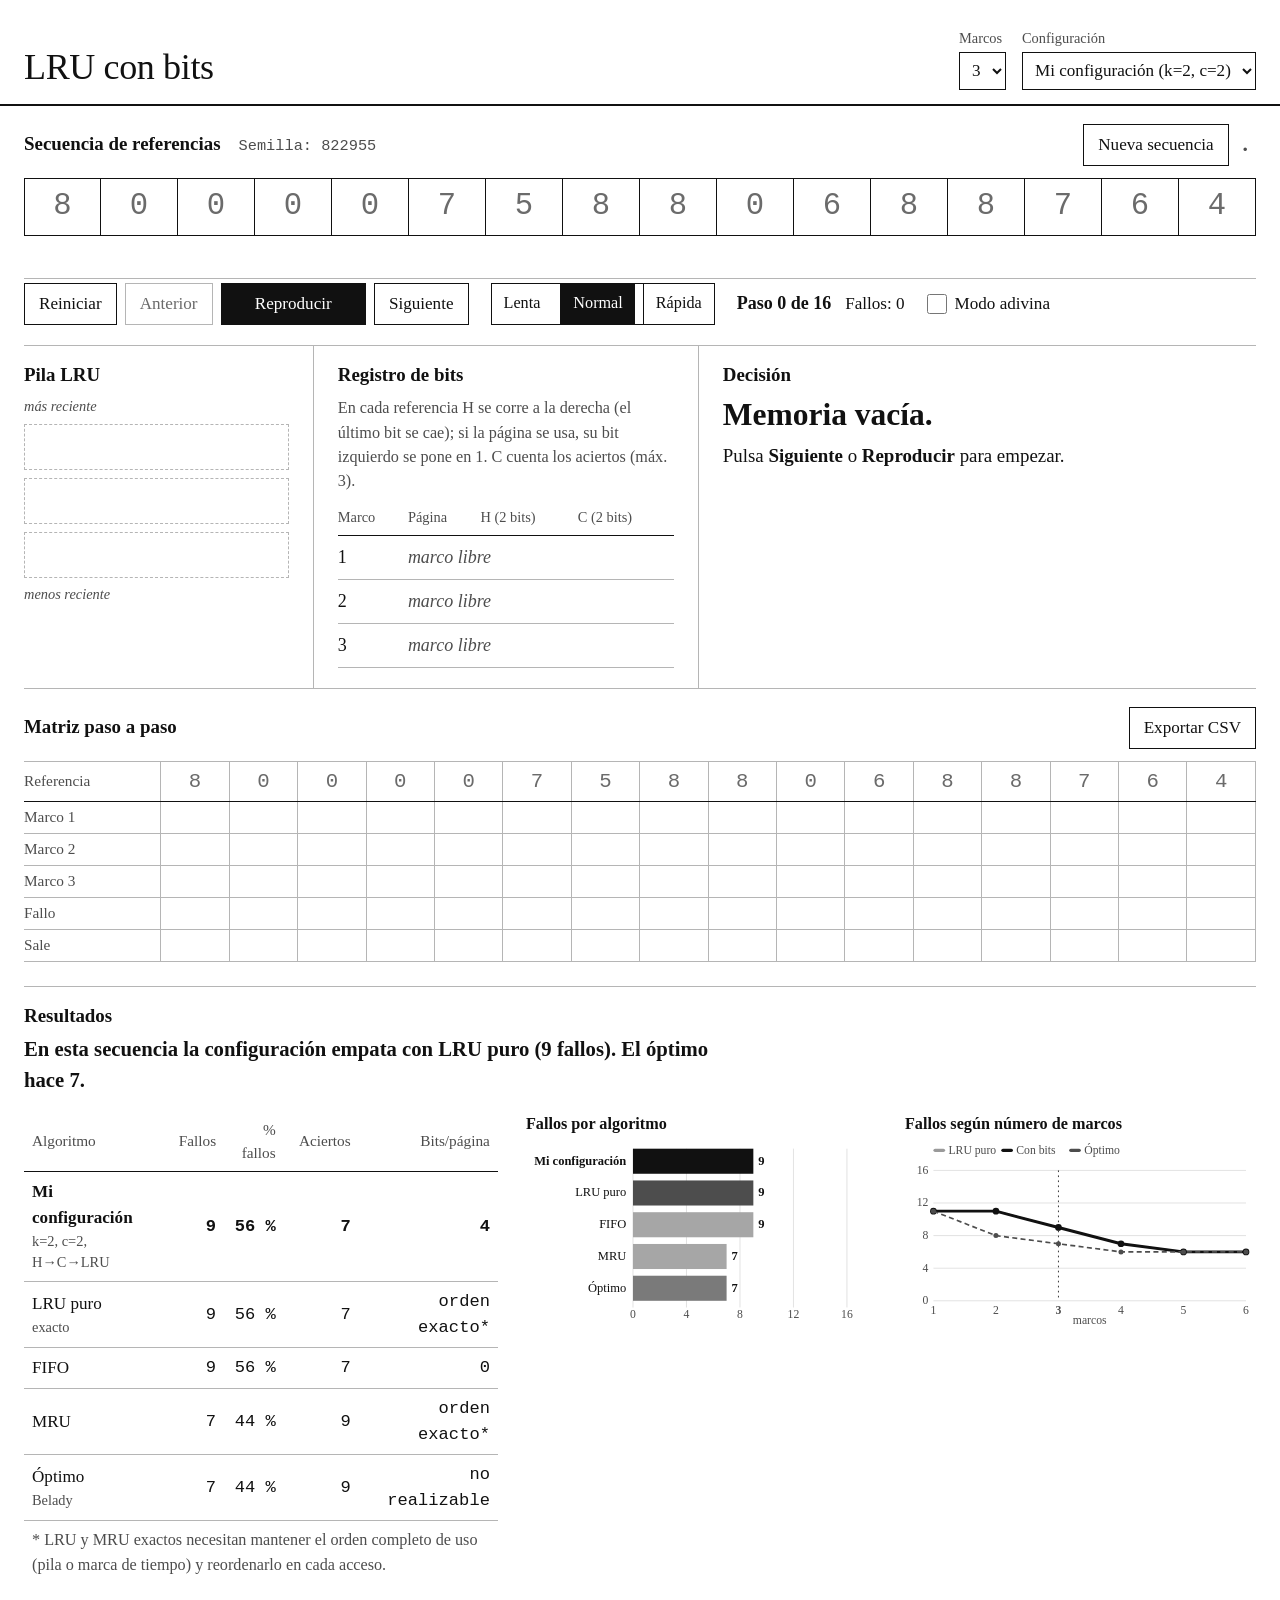
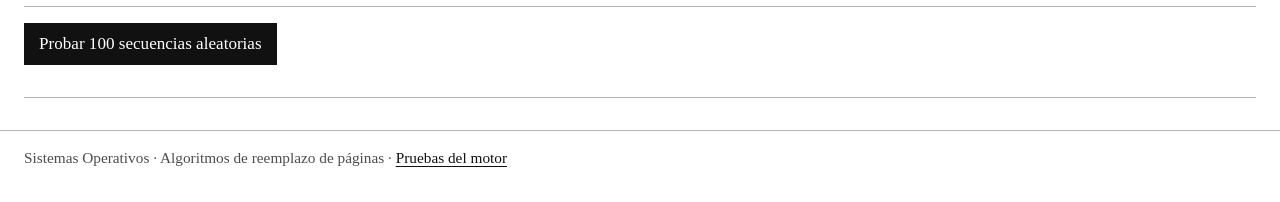
==== index.html @ 06584358 "first commit" ====
<!DOCTYPE html>
<html lang="es">
<head>
  <meta charset="utf-8">
  <meta name="viewport" content="width=device-width, initial-scale=1">
  <title>LRU con bits — paso a paso</title>
  <meta name="description" content="Simulación visual de LRU apoyado con bits de referencia (historia y contador) para Sistemas Operativos.">
  <link rel="stylesheet" href="styles.css">
</head>
<body>
  <a class="saltar" href="#principal">Saltar al contenido</a>

  <header class="encabezado">
    <div class="titulo">
      <h1>LRU con bits</h1>
    </div>

    <form class="config" id="config" onsubmit="return false" aria-label="Configuración">
      <label class="campo">
        <span>Marcos</span>
        <select id="selMarcos">
          <option>1</option><option>2</option><option selected>3</option>
          <option>4</option><option>5</option><option>6</option>
        </select>
      </label>
      <label class="campo">
        <span>Configuración</span>
        <select id="selModo">
          <option value="puro">LRU puro (0 bits)</option>
          <option value="mia" selected>Mi configuración (k=2, c=2)</option>
          <option value="custom">Personalizada…</option>
        </select>
      </label>
      <div class="personalizada" id="personalizada" hidden>
        <label class="campo">
          <span>k (historia)</span>
          <select id="selK"><option>0</option><option selected>2</option><option>3</option><option>4</option></select>
        </label>
        <label class="campo">
          <span>c (contador)</span>
          <select id="selC"><option>0</option><option>1</option><option selected>2</option><option>3</option></select>
        </label>
        <label class="campo">
          <span>Orden de reglas</span>
          <select id="selOrden">
            <option value="HCL" selected>Historia → Contador → LRU</option>
            <option value="CHL">Contador → Historia → LRU</option>
          </select>
        </label>
      </div>
    </form>
  </header>

  <main id="principal">
    <!-- Secuencia -->
    <section class="tarjeta secuencia" aria-labelledby="tSecuencia">
      <div class="fila-titulo">
        <h2 id="tSecuencia">Secuencia de referencias</h2>
        <div class="semilla" id="semillaInfo"></div>
        <div class="acciones-seq">
          <button class="btn" id="btnNueva" type="button" title="Atajo: N">Nueva secuencia</button>
          <button class="enlace punto" id="btnProfesor" type="button" title="Usar la secuencia del profesor" aria-label="Usar la secuencia del profesor">.</button>
        </div>
      </div>
      <ol class="tira" id="tira" aria-label="Referencias"></ol>
    </section>

    <!-- Controles -->
    <section class="tarjeta controles" aria-label="Controles de la simulación">
      <div class="grupo">
        <button class="btn" id="btnReiniciar" type="button">Reiniciar</button>
        <button class="btn" id="btnAnterior" type="button" title="Atajo: ←">Anterior</button>
        <button class="btn primario" id="btnPlay" type="button" title="Atajo: espacio">Reproducir</button>
        <button class="btn" id="btnSiguiente" type="button" title="Atajo: →">Siguiente</button>
      </div>
      <div class="grupo segmentado" role="radiogroup" aria-label="Velocidad">
        <button type="button" role="radio" data-vel="lenta" aria-checked="false">Lenta</button>
        <button type="button" role="radio" data-vel="normal" aria-checked="true">Normal</button>
        <button type="button" role="radio" data-vel="rapida" aria-checked="false">Rápida</button>
      </div>
      <div class="grupo marcador" aria-live="polite">
        <span id="pasoInfo">Paso 0 de 16</span>
        <span class="dato" id="fallosInfo">0 fallos</span>
      </div>
      <div class="grupo">
        <label class="casilla">
          <input type="checkbox" id="chkAdivina">
          Modo adivina
        </label>
        <span class="dato" id="adivinaInfo" hidden>Adivinaste 0 de 0</span>
      </div>
    </section>

    <!-- Paneles centrales -->
    <div class="paneles">
      <section class="tarjeta panel" aria-labelledby="tPila">
        <h2 id="tPila">Pila LRU</h2>
        <div class="eje arriba">más reciente</div>
        <div class="pila" id="pila"></div>
        <div class="eje abajo">menos reciente</div>
      </section>

      <section class="tarjeta panel" aria-labelledby="tBits">
        <h2 id="tBits">Registro de bits</h2>
        <p class="ayuda" id="ayudaBits">H se corre a la derecha en cada referencia; el bit de la izquierda se pone en 1 si la página se usa.</p>
        <div class="registro" id="registro"></div>
      </section>

      <section class="tarjeta panel" aria-labelledby="tDecision">
        <h2 id="tDecision">Decisión</h2>
        <div class="decision" id="decision" aria-live="polite"></div>
      </section>
    </div>

    <!-- Matriz -->
    <section class="tarjeta" aria-labelledby="tMatriz">
      <div class="fila-titulo">
        <h2 id="tMatriz">Matriz paso a paso</h2>
        <button class="btn derecha" id="btnCSV" type="button">Exportar CSV</button>
      </div>
      <div class="matriz-scroll">
        <table class="matriz" id="matriz"></table>
      </div>
    </section>

    <!-- Resultados -->
    <section class="tarjeta resultados" aria-labelledby="tRes">
      <h2 id="tRes">Resultados</h2>
      <p class="frase-final" id="fraseFinal"></p>
      <div class="res-grid">
        <div>
          <table class="tabla" id="tablaRes"></table>
        </div>
        <figure>
          <figcaption>Fallos por algoritmo</figcaption>
          <svg id="barras" viewBox="0 0 420 200" role="img" aria-label="Gráfica de barras de fallos"></svg>
        </figure>
        <figure>
          <figcaption>Fallos según número de marcos</figcaption>
          <svg id="lineas" viewBox="0 0 420 220" role="img" aria-label="Gráfica de fallos según marcos"></svg>
        </figure>
      </div>

      <div class="cien">
        <button class="btn primario" id="btn100" type="button">Probar 100 secuencias aleatorias</button>
        <div id="res100" class="res100" aria-live="polite"></div>
      </div>
    </section>
  </main>

  <footer class="pie">
    Sistemas Operativos · Algoritmos de reemplazo de páginas · <a href="tests.html">Pruebas del motor</a>
  </footer>

  <script src="engine.js"></script>
  <script src="app.js"></script>
</body>
</html>
---- styles.css ----
/*
 * LRU con bits · estilo "apuntes": papel blanco, tinta negra, como un libro de texto.
 * Pensado para proyectar en clase: letra grande, contraste alto, nada decorativo.
 * Color solo con significado: rojo = fallo / sale, verde = acierto, amarillo = paso actual.
 */
:root {
  --papel: #ffffff;
  --tinta: #111111;
  --tenue: #4d4d4d;        /* texto secundario: 8.6:1 sobre blanco */
  --tachado: #6b6b6b;      /* candidatas descartadas, ceros: 5.3:1 */
  --linea: #111111;
  --linea-suave: #b5b5b5;
  --rojo: #b3261e;         /* 6.6:1 */
  --verde: #1b6e3a;        /* 6.5:1 */
  --marca: #fff176;        /* resaltador del paso actual */

  /* Serif con números normales (Georgia los tiene "antiguos" y el 0 parece una o) */
  --serif: Charter, "Bitstream Charter", Cambria, "Sitka Text", "Times New Roman", serif;
  --mono: "Courier New", Courier, ui-monospace, monospace;

  --dur: 700ms;            /* lo ajusta la velocidad */
  --alto-pila: 58px;
  --celda-bit: 30px;
  --sale: cubic-bezier(.16, 1, .3, 1);
}

* { box-sizing: border-box; }
html { font-size: 112.5%; -webkit-text-size-adjust: 100%; } /* 18px de base: se lee proyectado */

body {
  margin: 0;
  background: var(--papel);
  color: var(--tinta);
  font-family: var(--serif);
  line-height: 1.5;
  font-variant-numeric: lining-nums tabular-nums;
}
::selection { background: var(--marca); color: var(--tinta); }

h1, h2 { margin: 0; line-height: 1.2; font-weight: bold; }
h1 { font-size: 2rem; font-weight: normal; letter-spacing: -0.01em; }
h2 { font-size: 1.05rem; }

a { color: var(--tinta); text-underline-offset: 3px; }
:focus-visible { outline: 3px solid var(--tinta); outline-offset: 3px; box-shadow: 0 0 0 7px var(--marca); }

.saltar { position: absolute; left: -9999px; }
.saltar:focus { left: 16px; top: 8px; background: var(--papel); padding: 6px 10px; z-index: 10; }

/* ---------- Estructura ---------- */
.encabezado, main, .pie { max-width: 1320px; margin: 0 auto; padding: 0 24px; }
.encabezado {
  display: flex; flex-wrap: wrap; gap: 12px 32px; align-items: flex-end; justify-content: space-between;
  padding-top: 28px; padding-bottom: 14px; border-bottom: 2px solid var(--linea);
}
main { display: grid; gap: 0; padding-bottom: 32px; }
.pie { color: var(--tenue); font-size: 0.85rem; padding-top: 16px; padding-bottom: 32px; border-top: 1px solid var(--linea-suave); }

/* Cada sección es un bloque de apuntes separado por una línea, no una tarjeta */
.tarjeta { padding: 18px 0 20px; border-bottom: 1px solid var(--linea-suave); min-width: 0; }
.tarjeta.controles { padding-top: 4px; }
.fila-titulo { display: flex; flex-wrap: wrap; align-items: baseline; gap: 6px 18px; margin-bottom: 12px; }
.ayuda { color: var(--tenue); font-size: 0.9rem; margin: 2px 0 10px; }

/* ---------- Configuración ---------- */
.config { display: flex; flex-wrap: wrap; gap: 10px 16px; align-items: flex-end; }
.personalizada { display: contents; }
.personalizada[hidden] { display: none; }
.campo { display: grid; gap: 2px; font-size: 0.8rem; color: var(--tenue); }
select {
  font: inherit; font-size: 0.95rem; color: var(--tinta); background: var(--papel);
  border: 1px solid var(--linea); border-radius: 0; padding: 5px 8px; min-height: 38px;
}

/* ---------- Botones ---------- */
.btn {
  font: inherit; font-size: 0.95rem; color: var(--tinta); background: var(--papel);
  border: 1px solid var(--linea); border-radius: 0; padding: 7px 14px; min-height: 42px; cursor: pointer;
}
.btn:hover { background: #f2f2f2; }
.btn:active { background: #e6e6e6; }
.btn:disabled { color: var(--tachado); border-color: var(--linea-suave); background: var(--papel); cursor: not-allowed; }
.btn.primario { background: var(--tinta); color: var(--papel); min-width: 8.5em; }
.btn.primario:hover { background: #333; }
.derecha { margin-left: auto; }
.enlace { font: inherit; background: none; border: 0; color: var(--tinta); text-decoration: underline; cursor: pointer; padding: 4px; }
/* Enlace discreto a la secuencia del profesor: solo un punto */
.enlace.punto { text-decoration: none; font-weight: bold; font-size: 1.2rem; line-height: 1; padding: 6px 8px; color: var(--tenue); }

.segmentado { display: inline-flex; border: 1px solid var(--linea); }
.segmentado button {
  font: inherit; font-size: 0.9rem; border: 0; background: var(--papel); color: var(--tinta);
  padding: 7px 12px; min-height: 40px; cursor: pointer;
}
.segmentado button + button { border-left: 1px solid var(--linea); }
.segmentado button[aria-checked="true"] { background: var(--tinta); color: var(--papel); }

.casilla { display: inline-flex; align-items: center; gap: 8px; cursor: pointer; font-size: 0.95rem; }
.casilla input { width: 20px; height: 20px; margin: 0; accent-color: var(--tinta); }
.dato { font-size: 0.95rem; }

/* ---------- Secuencia ---------- */
.semilla { font-family: var(--mono); font-size: 0.85rem; color: var(--tenue); }
.acciones-seq { display: flex; align-items: center; gap: 6px; margin-left: auto; }
.tira {
  list-style: none; margin: 0; padding: 0 0 22px;
  display: grid; grid-template-columns: repeat(16, minmax(0, 1fr));
}
.tira li {
  position: relative; display: grid; place-items: center; height: 58px; cursor: pointer;
  font-family: var(--mono); font-weight: bold; font-size: 1.7rem;
  border: 1px solid var(--linea); margin-left: -1px; background: var(--papel);
}
.tira li:first-child { margin-left: 0; }
.tira li:not(.hecha) { color: var(--tachado); font-weight: normal; }
.tira li.hecha.fallo::after {
  content: "F"; position: absolute; top: 100%; left: 0; right: 0; text-align: center;
  font-family: var(--serif); font-weight: bold; font-size: 0.85rem; color: var(--rojo); padding-top: 2px;
}
.tira li.actual { background: var(--marca); outline: 3px solid var(--linea); outline-offset: -3px; z-index: 1; }
.tira li:hover { background: #f2f2f2; }
.tira li.actual:hover { background: var(--marca); }
.tira li .n { display: none; }

/* ---------- Controles ---------- */
.controles { display: flex; flex-wrap: wrap; align-items: center; gap: 12px 22px; }
.grupo { display: flex; align-items: center; gap: 8px; flex-wrap: wrap; }
.marcador { gap: 14px; }
#pasoInfo { font-weight: bold; }

/* ---------- Paneles ---------- */
.paneles {
  display: grid; grid-template-columns: minmax(190px, 0.75fr) minmax(280px, 1fr) minmax(340px, 1.45fr);
  border-bottom: 1px solid var(--linea-suave);
}
.paneles .panel { border-bottom: 0; padding-right: 24px; }
.paneles .panel + .panel { padding-left: 24px; border-left: 1px solid var(--linea-suave); }
.paneles .panel:last-child { padding-right: 0; }
.panel h2 { margin-bottom: 10px; }

/* Pila */
.eje { font-size: 0.8rem; color: var(--tenue); font-style: italic; }
.eje.arriba { margin-bottom: 6px; }
.eje.abajo { margin-top: 6px; }
.pila { position: relative; width: 100%; max-width: 280px; }
.ranura { position: absolute; left: 0; right: 0; height: calc(var(--alto-pila) - 8px); border: 1px dashed var(--linea-suave); }
.pag {
  position: absolute; left: 0; right: 0; height: calc(var(--alto-pila) - 8px);
  display: flex; align-items: center; gap: 12px; padding: 0 12px;
  background: var(--papel); border: 2px solid var(--linea);
  transition: top var(--dur) var(--sale);
  z-index: 1;
}
.pag .dig { font-family: var(--mono); font-weight: bold; font-size: 1.7rem; min-width: 1.2ch; }
.pag .meta { font-size: 0.8rem; color: var(--tenue); white-space: nowrap; overflow: hidden; text-overflow: ellipsis; }
.pag.usada .meta { color: var(--verde); font-weight: bold; }
.pag.nueva .meta { color: var(--rojo); font-weight: bold; }
.pag.entrando { animation: entra var(--dur) var(--sale) both, resalta calc(var(--dur) * 2) ease-out both; }
.pag.sale { border-color: var(--rojo); color: var(--rojo); animation: sale calc(var(--dur) * 1.2) ease-in forwards; z-index: 2; }
.pag.sale .meta { color: var(--rojo); }
.pag.marcada { border-style: dashed; }
.pag.marcada .meta { color: var(--tinta); font-style: italic; }
.pila.sin-anim .pag { transition: none; animation: none; }
.pila.sin-anim .pag.sale { display: none; }

@keyframes entra { from { transform: translateX(-40%); opacity: 0; } to { transform: none; opacity: 1; } }
@keyframes sale { 0% { transform: none; opacity: 1; } 100% { transform: translateX(110%); opacity: 0; } }
@keyframes resalta { from { background: var(--marca); } to { background: var(--papel); } }

/* Registro de bits */
.registro table { width: 100%; border-collapse: collapse; }
.registro th { font-size: 0.8rem; font-weight: normal; color: var(--tenue); text-align: left; padding: 4px 8px 6px 0; border-bottom: 1px solid var(--linea); }
.registro td { padding: 8px 8px 8px 0; border-bottom: 1px solid var(--linea-suave); vertical-align: middle; }
.registro .pg { font-family: var(--mono); font-weight: bold; font-size: 1.5rem; }
.registro tr.ref td { background: var(--marca); }
.registro tr.fila-nueva td { animation: resalta calc(var(--dur) * 2) ease-out both; }
.registro .vacio { color: var(--tenue); font-style: italic; }
.registro .dec { font-family: var(--mono); font-size: 0.85rem; color: var(--tenue); margin-left: 6px; }
.bits { display: inline-flex; gap: 2px; position: relative; vertical-align: middle; }
.bit {
  width: var(--celda-bit); height: var(--celda-bit); display: grid; place-items: center;
  font-family: var(--mono); font-size: 1.05rem; color: var(--tachado);
  border: 1px solid var(--linea-suave); background: var(--papel);
}
.bit.uno { color: var(--tinta); font-weight: bold; border-color: var(--linea); }
.bits.desplaza .bit:not(.cae) { animation: corre var(--dur) var(--sale) both; }
.bits.desplaza .bit.msb, .bit.nuevo1 { animation: entraBit var(--dur) var(--sale) both; }
.bit.cae { position: absolute; right: calc(-1 * var(--celda-bit) - 2px); top: 0; animation: cae calc(var(--dur) * 1.1) ease-in forwards; }
.sin-bits { color: var(--tenue); }
@keyframes corre { from { transform: translateX(calc(-1 * var(--celda-bit) - 2px)); } to { transform: none; } }
@keyframes entraBit { from { transform: translateX(-100%); opacity: 0; } to { transform: none; opacity: 1; } }
@keyframes cae { 0% { transform: none; opacity: 1; } 100% { transform: translate(6px, 36px) rotate(20deg); opacity: 0; } }

/* Decisión: se lee como un ejercicio resuelto, con el veredicto arriba */
.decision { display: grid; gap: 8px; align-content: start; }
.titular { margin: 0; font-size: 1.75rem; font-weight: bold; line-height: 1.2; }
.rojo { color: var(--rojo); }
.verde { color: var(--verde); }
.explica { margin: 0; font-size: 1.05rem; max-width: 42ch; }
.contexto { margin: 8px 0 0; color: var(--tenue); font-size: 0.9rem; }
.reglas { margin: 0; padding-left: 1.4em; display: grid; gap: 4px; font-size: 1rem; }
.reglas li { animation: aparece var(--dur) ease-out both; }
.reglas .nombre { font-weight: bold; }
.ficha { font-family: var(--mono); white-space: nowrap; }
.ficha .v { color: var(--tenue); }
.ficha.tachada { color: var(--tachado); text-decoration: line-through; text-decoration-thickness: 2px; animation: tacha var(--dur) ease-out both; }
.ficha.tachada .v { color: var(--tachado); }
.ficha.victima { color: var(--rojo); font-weight: bold; }
.ficha.victima .v { color: var(--rojo); }
.contraste { margin: 6px 0 0; font-size: 0.95rem; font-style: italic; animation: aparece var(--dur) ease-out both; }
.decision > .titular, .decision > .explica { animation: aparece var(--dur) ease-out both; }
@keyframes aparece { from { opacity: 0; } to { opacity: 1; } }
@keyframes tacha { from { color: var(--tinta); text-decoration-color: transparent; } to { color: var(--tachado); text-decoration-color: currentColor; } }

/* Modo adivina */
.pregunta { border: 2px solid var(--linea); padding: 14px 16px; }
.pregunta p { margin: 0 0 10px; }
.pregunta .titular { font-size: 1.4rem; }
.opciones { display: flex; flex-wrap: wrap; gap: 8px; margin-bottom: 10px; }
.opciones .btn { font-family: var(--mono); font-size: 1.5rem; font-weight: bold; min-width: 64px; min-height: 52px; }
.veredicto { margin: 0 0 6px; font-weight: bold; }
.veredicto.bien { color: var(--verde); }
.veredicto.mal { color: var(--rojo); }

/* ---------- Matriz ---------- */
.matriz-scroll { overflow-x: auto; -webkit-overflow-scrolling: touch; padding-bottom: 4px; }
.matriz { border-collapse: collapse; font-family: var(--mono); min-width: 760px; width: 100%; }
.matriz th, .matriz td { text-align: center; padding: 4px 2px; border: 1px solid var(--linea-suave); min-width: 42px; }
.matriz th[scope="row"] {
  font-family: var(--serif); font-weight: normal; font-size: 0.85rem; color: var(--tenue); text-align: left;
  padding: 4px 10px 4px 0; white-space: nowrap; position: sticky; left: 0; background: var(--papel); z-index: 1;
  border-left: 0; min-width: 84px;
}
.matriz thead th { font-size: 1.15rem; font-weight: bold; border-bottom: 1px solid var(--linea); }
.matriz .col { cursor: pointer; }
.matriz .col:hover { background: #f2f2f2; }
.matriz .futuro { color: var(--tachado); font-weight: normal; }
.matriz .actual { background: var(--marca) !important; }
.matriz thead .actual { outline: 3px solid var(--linea); outline-offset: -3px; }
.celda .p { font-weight: bold; font-size: 1.1rem; display: block; }
.celda .hc { font-size: 0.75rem; color: var(--tenue); display: block; }
.celda.cambio-f .p { color: var(--rojo); text-decoration: underline; text-underline-offset: 3px; }
.celda.cambio-a .p { color: var(--verde); }
.matriz .marca-f { color: var(--rojo); font-weight: bold; font-family: var(--serif); }
.matriz .marca-a { color: var(--tachado); }
.matriz .sale-v { color: var(--rojo); font-weight: bold; }

/* ---------- Resultados ---------- */
.resultados h2 { margin-bottom: 6px; }
.frase-final { font-size: 1.15rem; font-weight: bold; margin: 0 0 16px; max-width: 70ch; }
.frase-final.gana { color: var(--verde); }
.frase-final.pierde { color: var(--rojo); }
.res-grid { display: grid; grid-template-columns: 1.35fr 1fr 1fr; gap: 28px; align-items: start; }
.res-grid > div { overflow-x: auto; min-width: 0; }
.tabla { width: 100%; border-collapse: collapse; font-size: 0.95rem; }
.tabla th, .tabla td { padding: 7px 8px; border-bottom: 1px solid var(--linea-suave); text-align: right; }
.tabla th:first-child, .tabla td:first-child { text-align: left; min-width: 120px; }
.tabla thead th { font-weight: normal; font-size: 0.85rem; color: var(--tenue); border-bottom: 1px solid var(--linea); }
.tabla tr.mia td { font-weight: bold; }
.tabla td.num { font-family: var(--mono); }
.tabla .sub { display: block; font-size: 0.8rem; font-weight: normal; color: var(--tenue); }
.tabla tfoot td { border-bottom: 0; }
figure { margin: 0; }
figcaption { font-size: 0.9rem; font-weight: bold; margin-bottom: 6px; }
svg { width: 100%; height: auto; display: block; font-family: var(--serif); }
svg text { fill: var(--tinta); font-size: 15px; }
svg .eje-t { fill: var(--tenue); font-size: 14px; }
svg .rejilla { stroke: #dddddd; stroke-width: 1; }
.cien { margin-top: 22px; padding-top: 16px; border-top: 1px solid var(--linea-suave); display: grid; gap: 12px; }
.cien .btn { justify-self: start; }
.res100 .resumen-100 { display: flex; flex-wrap: wrap; gap: 6px 18px; margin-bottom: 10px; font-weight: bold; }
.res100 .resumen-100 .ayuda { font-weight: normal; margin: 0; }
.res100 .tabla { max-width: 640px; }
.barra-gep { display: flex; height: 30px; font-size: 0.85rem; font-weight: bold; color: #fff; margin-bottom: 12px; max-width: 640px; border: 1px solid var(--linea); }
.barra-gep span { display: grid; place-items: center; min-width: 0; white-space: nowrap; overflow: hidden; }
.barra-gep .g { background: var(--verde); }
.barra-gep .e { background: #d9d9d9; color: var(--tinta); }
.barra-gep .p { background: var(--rojo); }

/* ---------- Página de pruebas ---------- */
.pruebas { max-width: 860px; margin: 32px auto; padding: 0 24px; }
.lista-pruebas { list-style: none; padding: 0; font-family: var(--mono); font-size: 0.85rem; }
.lista-pruebas li { padding: 5px 0; border-bottom: 1px solid var(--linea-suave); }
.lista-pruebas .ok { color: var(--verde); }
.lista-pruebas .mal { color: var(--rojo); font-weight: bold; }

/* ---------- Responsive ---------- */
@media (max-width: 1080px) {
  .paneles { grid-template-columns: 1fr 1fr; }
  .paneles .panel:last-child { grid-column: 1 / -1; padding-left: 0; border-left: 0; border-top: 1px solid var(--linea-suave); }
  .res-grid { grid-template-columns: 1fr 1fr; }
  .res-grid > div:first-child { grid-column: 1 / -1; }
}
@media (max-width: 680px) {
  html { font-size: 100%; }
  .encabezado, main, .pie { padding-left: 16px; padding-right: 16px; }
  .paneles, .res-grid { grid-template-columns: 1fr; }
  .paneles .panel { padding: 18px 0 20px !important; border-left: 0 !important; }
  .paneles .panel + .panel { border-top: 1px solid var(--linea-suave); }
  .tira { grid-template-columns: repeat(8, minmax(0, 1fr)); row-gap: 24px; }
  .tira li { height: 48px; font-size: 1.35rem; }
  .tira li:nth-child(9) { margin-left: 0; }
  .acciones-seq { margin-left: 0; }
  .controles .grupo:first-child { width: 100%; display: grid; grid-template-columns: auto auto 1fr auto; gap: 6px; }
  .controles .grupo:first-child .btn { padding: 7px 9px; font-size: 0.85rem; min-width: 0; }
  .tabla { font-size: 0.85rem; }
  .tabla th, .tabla td { padding: 6px 5px; }
  .tabla td:first-child { min-width: 96px; }
  .titular { font-size: 1.5rem; }
}

@media (prefers-reduced-motion: reduce) {
  :root { --dur: 1ms !important; }
  *, *::before, *::after { animation-duration: 1ms !important; animation-delay: 0ms !important; transition-duration: 1ms !important; }
}
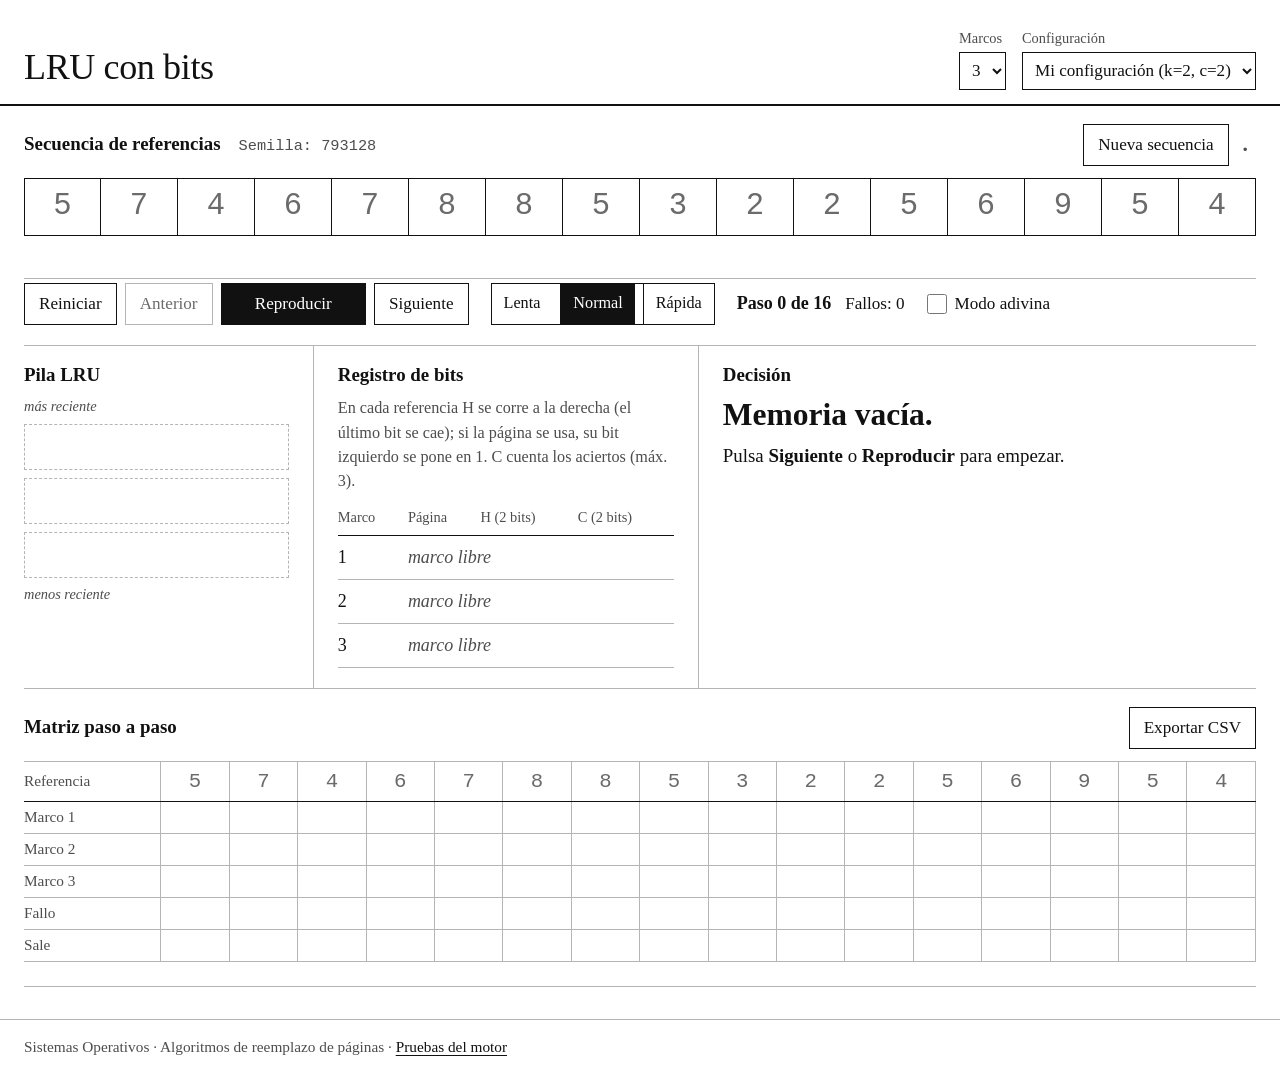
==== commit 4c55a580: "graficas apenas termine" ====
--- a/index.html
+++ b/index.html
@@ -124,7 +124,7 @@
     </section>
 
     <!-- Resultados -->
-    <section class="tarjeta resultados" aria-labelledby="tRes">
+    <section class="tarjeta resultados" id="resultados" aria-labelledby="tRes" hidden>
       <h2 id="tRes">Resultados</h2>
       <p class="frase-final" id="fraseFinal"></p>
       <div class="res-grid">
--- a/styles.css
+++ b/styles.css
@@ -313,3 +313,5 @@
   :root { --dur: 1ms !important; }
   *, *::before, *::after { animation-duration: 1ms !important; animation-delay: 0ms !important; transition-duration: 1ms !important; }
 }
+
+.resultados[hidden] { display: none; }
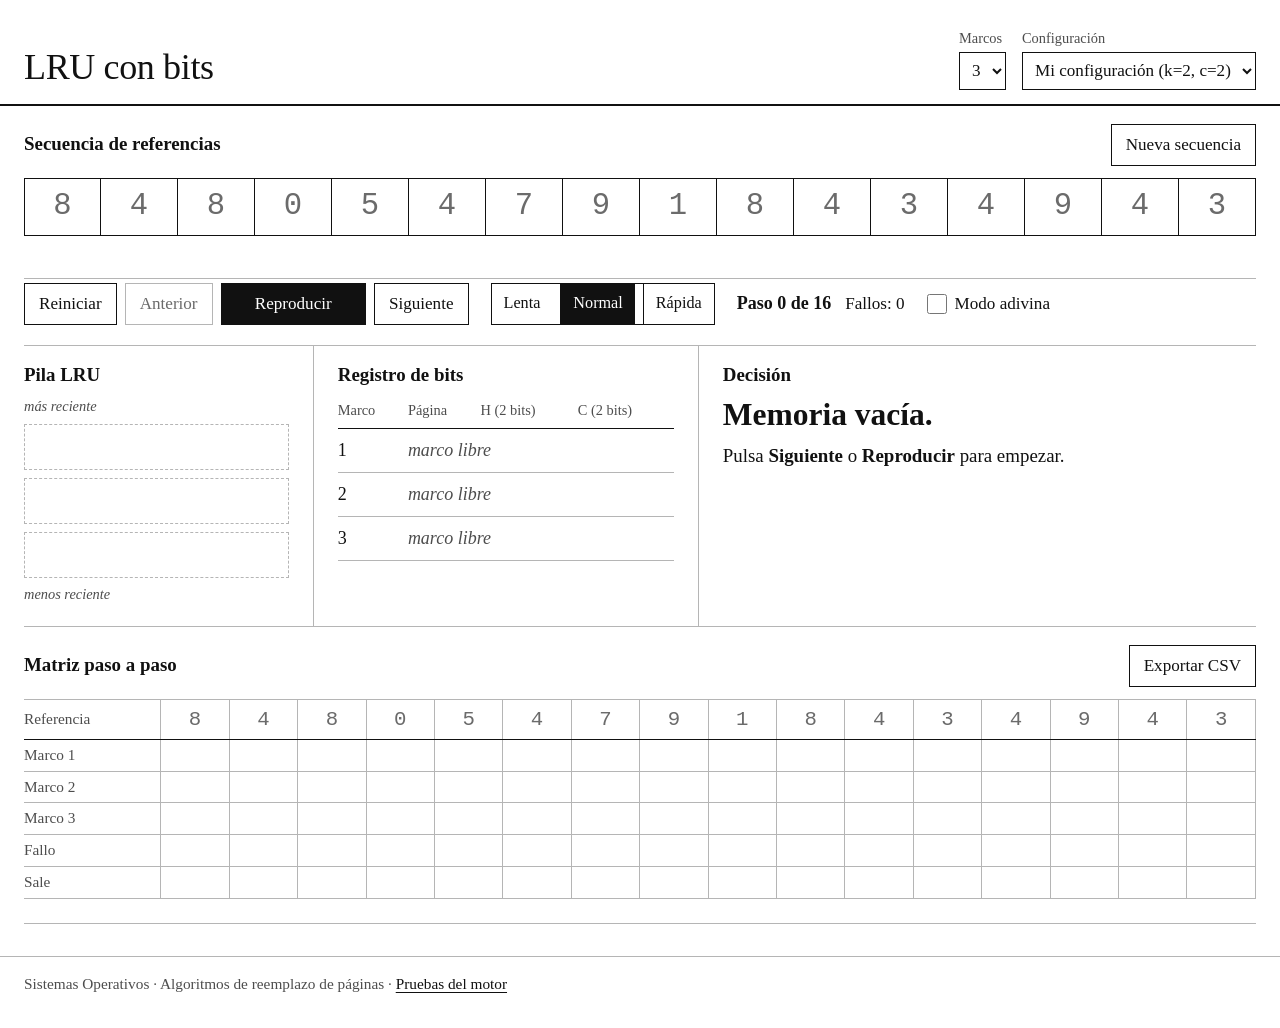
==== commit ec99006b: "act" ====
--- a/index.html
+++ b/index.html
@@ -56,10 +56,8 @@
     <section class="tarjeta secuencia" aria-labelledby="tSecuencia">
       <div class="fila-titulo">
         <h2 id="tSecuencia">Secuencia de referencias</h2>
-        <div class="semilla" id="semillaInfo"></div>
         <div class="acciones-seq">
           <button class="btn" id="btnNueva" type="button" title="Atajo: N">Nueva secuencia</button>
-          <button class="enlace punto" id="btnProfesor" type="button" title="Usar la secuencia del profesor" aria-label="Usar la secuencia del profesor">.</button>
         </div>
       </div>
       <ol class="tira" id="tira" aria-label="Referencias"></ol>
@@ -102,7 +100,6 @@
 
       <section class="tarjeta panel" aria-labelledby="tBits">
         <h2 id="tBits">Registro de bits</h2>
-        <p class="ayuda" id="ayudaBits">H se corre a la derecha en cada referencia; el bit de la izquierda se pone en 1 si la página se usa.</p>
         <div class="registro" id="registro"></div>
       </section>
 
--- a/styles.css
+++ b/styles.css
@@ -84,8 +84,6 @@
 .btn.primario:hover { background: #333; }
 .derecha { margin-left: auto; }
 .enlace { font: inherit; background: none; border: 0; color: var(--tinta); text-decoration: underline; cursor: pointer; padding: 4px; }
-/* Enlace discreto a la secuencia del profesor: solo un punto */
-.enlace.punto { text-decoration: none; font-weight: bold; font-size: 1.2rem; line-height: 1; padding: 6px 8px; color: var(--tenue); }
 
 .segmentado { display: inline-flex; border: 1px solid var(--linea); }
 .segmentado button {
@@ -100,7 +98,6 @@
 .dato { font-size: 0.95rem; }
 
 /* ---------- Secuencia ---------- */
-.semilla { font-family: var(--mono); font-size: 0.85rem; color: var(--tenue); }
 .acciones-seq { display: flex; align-items: center; gap: 6px; margin-left: auto; }
 .tira {
   list-style: none; margin: 0; padding: 0 0 22px;
@@ -315,3 +312,18 @@
 }
 
 .resultados[hidden] { display: none; }
+
+/* Desglose del fallo */
+.desglose { border-left: 3px solid var(--linea); padding: 4px 0 4px 12px; margin: 8px 0 12px; font-size: 0.95rem; }
+.desglose .sub { font-weight: bold; margin: 6px 0 2px; }
+.desglose ul { list-style: none; margin: 0; padding: 0; font-family: var(--mono); font-size: 0.9rem; display: grid; gap: 2px; }
+.desglose .res { font-weight: bold; color: var(--rojo); }
+
+.tabla-h { border-collapse: collapse; font-size: 0.9rem; margin: 4px 0 8px; }
+.tabla-h th { font-weight: normal; color: var(--tenue); text-align: left; padding: 2px 14px 4px 0; border-bottom: 1px solid var(--linea); }
+.tabla-h td { padding: 4px 14px 4px 0; font-family: var(--mono); border-bottom: 1px solid var(--linea-suave); }
+.tabla-h .pg { font-weight: bold; }
+.tabla-h .tenue { color: var(--tenue); }
+.tabla-h .hd.min { background: var(--marca); font-weight: bold; }
+.tabla-h .nota { font-family: inherit; color: var(--tenue); }
+.tabla-h tr.sale .nota, .tabla-h tr.sale .pg { color: var(--rojo); }
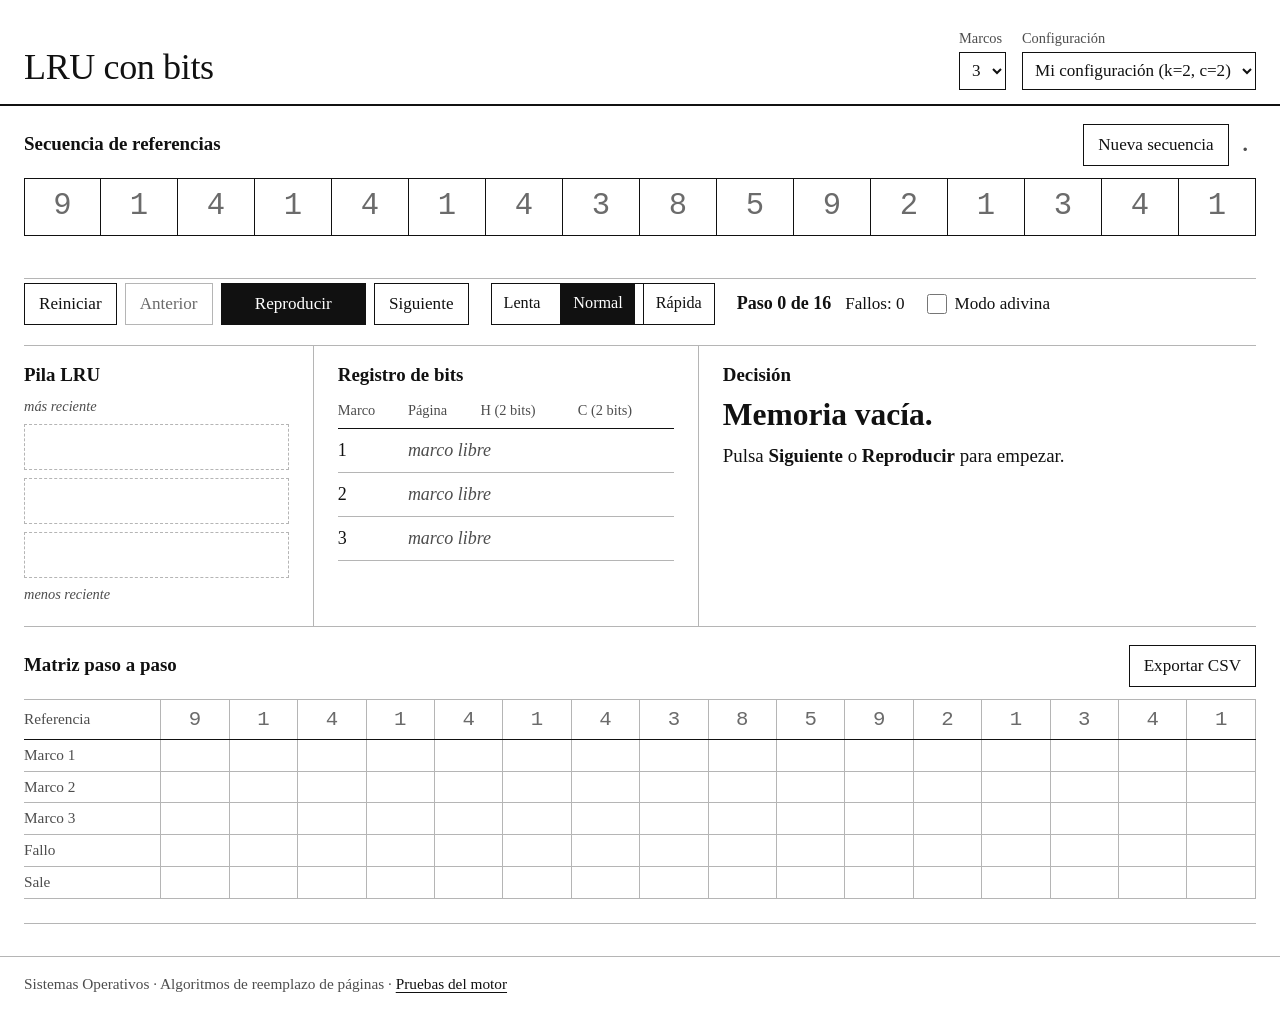
==== commit 2a7d8220: "act2" ====
--- a/index.html
+++ b/index.html
@@ -58,6 +58,7 @@
         <h2 id="tSecuencia">Secuencia de referencias</h2>
         <div class="acciones-seq">
           <button class="btn" id="btnNueva" type="button" title="Atajo: N">Nueva secuencia</button>
+          <button class="enlace punto" id="btnProfesor" type="button" title="Usar la secuencia del profesor" aria-label="Usar la secuencia del profesor">.</button>
         </div>
       </div>
       <ol class="tira" id="tira" aria-label="Referencias"></ol>
--- a/styles.css
+++ b/styles.css
@@ -327,3 +327,6 @@
 .tabla-h .hd.min { background: var(--marca); font-weight: bold; }
 .tabla-h .nota { font-family: inherit; color: var(--tenue); }
 .tabla-h tr.sale .nota, .tabla-h tr.sale .pg { color: var(--rojo); }
+
+.semilla { font-family: var(--mono); font-size: 0.85rem; color: var(--tenue); }
+.enlace.punto { text-decoration: none; font-weight: bold; font-size: 1.2rem; line-height: 1; padding: 6px 8px; color: var(--tenue); }
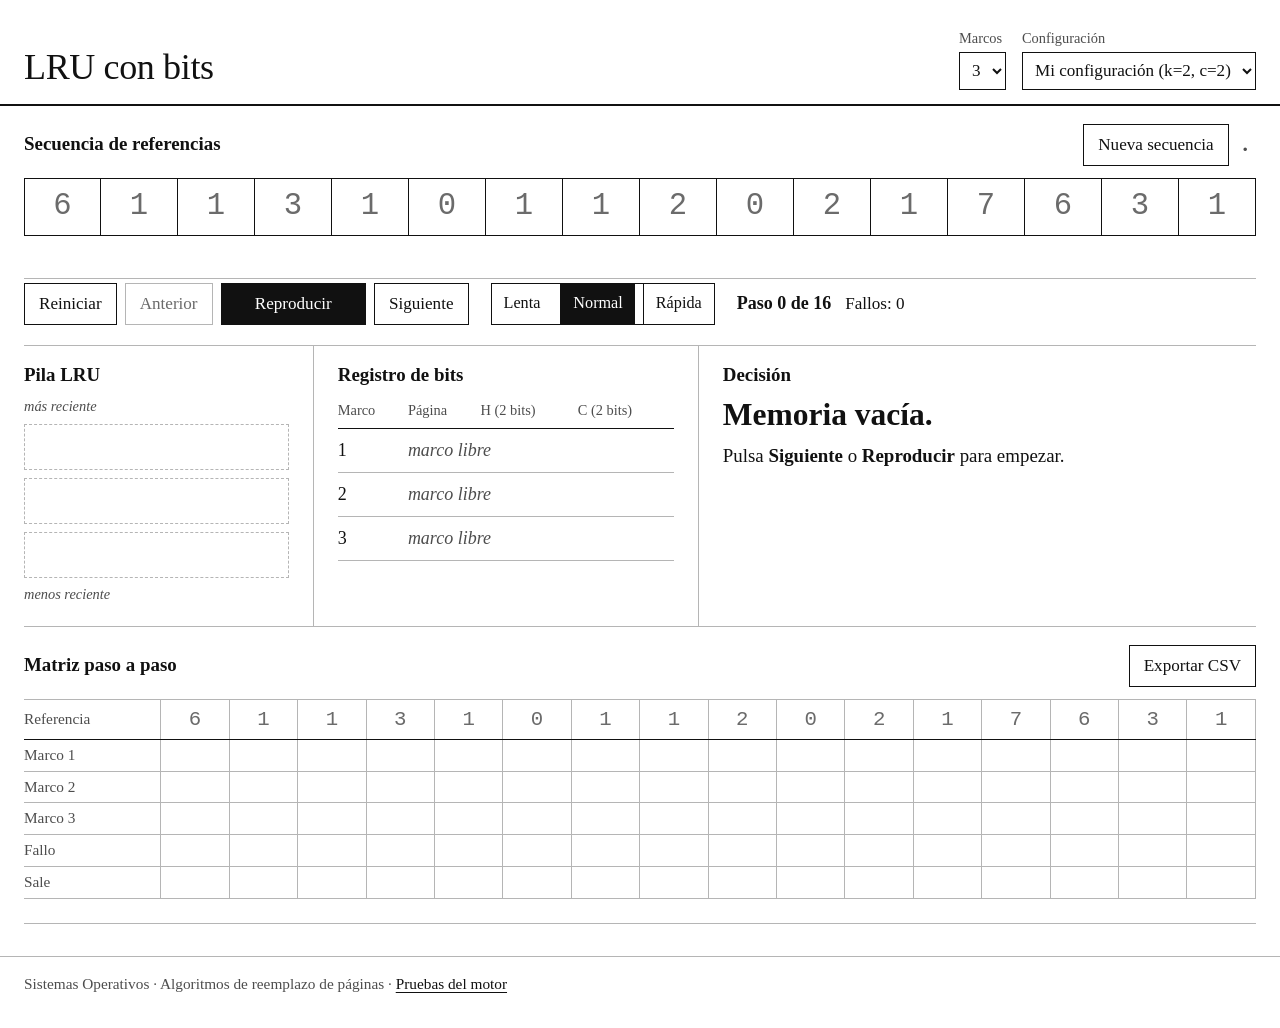
==== commit 033068a9: "Quitar el modo adivina Co-Authored-By: Claude Opus 5.5 <noreply@anthropic.com>" ====
--- a/index.html
+++ b/index.html
@@ -81,13 +81,6 @@
         <span id="pasoInfo">Paso 0 de 16</span>
         <span class="dato" id="fallosInfo">0 fallos</span>
       </div>
-      <div class="grupo">
-        <label class="casilla">
-          <input type="checkbox" id="chkAdivina">
-          Modo adivina
-        </label>
-        <span class="dato" id="adivinaInfo" hidden>Adivinaste 0 de 0</span>
-      </div>
     </section>
 
     <!-- Paneles centrales -->
--- a/styles.css
+++ b/styles.css
@@ -93,8 +93,6 @@
 .segmentado button + button { border-left: 1px solid var(--linea); }
 .segmentado button[aria-checked="true"] { background: var(--tinta); color: var(--papel); }
 
-.casilla { display: inline-flex; align-items: center; gap: 8px; cursor: pointer; font-size: 0.95rem; }
-.casilla input { width: 20px; height: 20px; margin: 0; accent-color: var(--tinta); }
 .dato { font-size: 0.95rem; }
 
 /* ---------- Secuencia ---------- */
@@ -209,15 +207,6 @@
 @keyframes aparece { from { opacity: 0; } to { opacity: 1; } }
 @keyframes tacha { from { color: var(--tinta); text-decoration-color: transparent; } to { color: var(--tachado); text-decoration-color: currentColor; } }
 
-/* Modo adivina */
-.pregunta { border: 2px solid var(--linea); padding: 14px 16px; }
-.pregunta p { margin: 0 0 10px; }
-.pregunta .titular { font-size: 1.4rem; }
-.opciones { display: flex; flex-wrap: wrap; gap: 8px; margin-bottom: 10px; }
-.opciones .btn { font-family: var(--mono); font-size: 1.5rem; font-weight: bold; min-width: 64px; min-height: 52px; }
-.veredicto { margin: 0 0 6px; font-weight: bold; }
-.veredicto.bien { color: var(--verde); }
-.veredicto.mal { color: var(--rojo); }
 
 /* ---------- Matriz ---------- */
 .matriz-scroll { overflow-x: auto; -webkit-overflow-scrolling: touch; padding-bottom: 4px; }
@@ -330,3 +319,6 @@
 
 .semilla { font-family: var(--mono); font-size: 0.85rem; color: var(--tenue); }
 .enlace.punto { text-decoration: none; font-weight: bold; font-size: 1.2rem; line-height: 1; padding: 6px 8px; color: var(--tenue); }
+
+.fila-desglose { display: flex; align-items: center; gap: 12px; }
+.btn.flecha { min-width: 44px; min-height: 44px; font-size: 1.3rem; padding: 0 10px; }
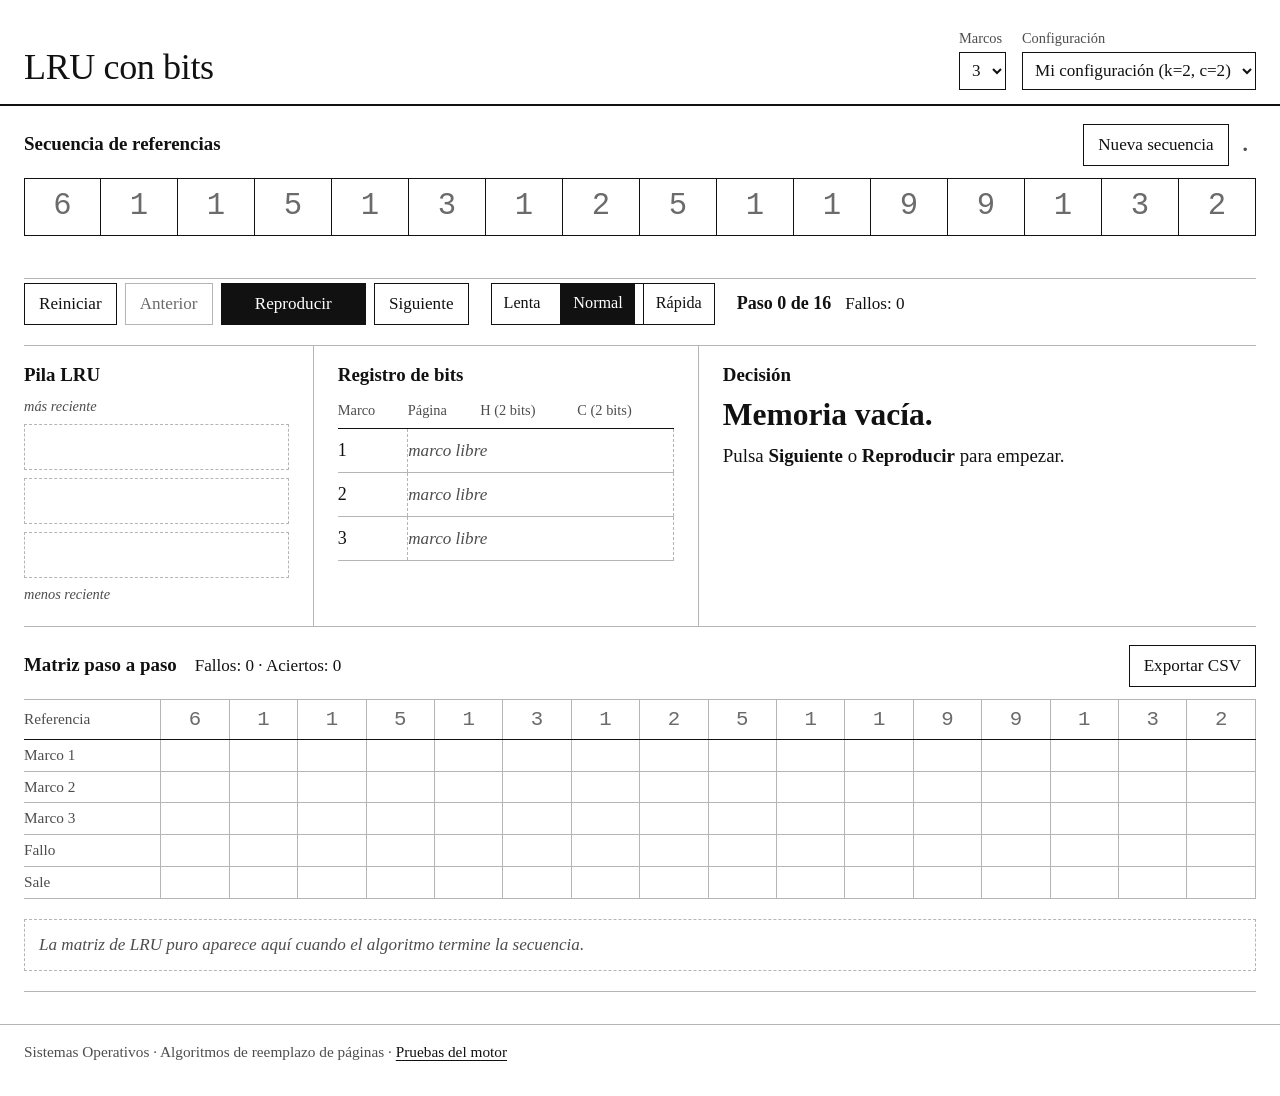
==== commit c0de8812: "Mostrar la matriz de LRU puro al terminar y comparar fallos Al llegar al último paso aparece debajo " ====
--- a/index.html
+++ b/index.html
@@ -107,10 +107,30 @@
     <section class="tarjeta" aria-labelledby="tMatriz">
       <div class="fila-titulo">
         <h2 id="tMatriz">Matriz paso a paso</h2>
+        <span class="dato" id="matrizFallos"></span>
         <button class="btn derecha" id="btnCSV" type="button">Exportar CSV</button>
       </div>
       <div class="matriz-scroll">
         <table class="matriz" id="matriz"></table>
+      </div>
+
+      <!-- LRU puro: aparece cuando el algoritmo termina la secuencia -->
+      <div id="comparaLRU">
+        <p class="vacio" id="lruPendiente">La matriz de LRU puro aparece aquí cuando el algoritmo termine la secuencia.</p>
+        <div id="lruListo" hidden>
+          <div class="fila-titulo">
+            <h3 id="tLRU">LRU puro (misma secuencia)</h3>
+            <span class="dato" id="lruFallos"></span>
+          </div>
+          <div class="matriz-scroll">
+            <table class="matriz" id="matrizLRU" aria-labelledby="tLRU"></table>
+          </div>
+          <div class="leyenda">
+            <span><i class="dif"></i>uno falla y el otro acierta</span>
+            <span><i class="borde"></i>fila Fallo distinta</span>
+          </div>
+          <div class="comparacion" id="comparacion" aria-live="polite"></div>
+        </div>
       </div>
     </section>
 
--- a/styles.css
+++ b/styles.css
@@ -13,6 +13,7 @@
   --rojo: #b3261e;         /* 6.6:1 */
   --verde: #1b6e3a;        /* 6.5:1 */
   --marca: #fff176;        /* resaltador del paso actual */
+  --marca-suave: #fff9c4;  /* pasos donde los bits y LRU puro difieren */
 
   /* Serif con números normales (Georgia los tiene "antiguos" y el 0 parece una o) */
   --serif: Charter, "Bitstream Charter", Cambria, "Sitka Text", "Times New Roman", serif;
@@ -230,6 +231,25 @@
 .matriz .marca-f { color: var(--rojo); font-weight: bold; font-family: var(--serif); }
 .matriz .marca-a { color: var(--tachado); }
 .matriz .sale-v { color: var(--rojo); font-weight: bold; }
+
+/* Comparación con LRU puro (debajo de la matriz, al terminar) */
+#comparaLRU h3 { font-size: 1rem; margin: 0; }
+#comparaLRU .fila-titulo { margin: 22px 0 8px; }
+.vacio { color: var(--tenue); font-style: italic; font-size: 0.95rem; margin: 16px 0 0; padding: 12px 14px; border: 1px dashed var(--linea-suave); }
+.matriz td.distinto, .matriz th.distinto { background: var(--marca-suave); }
+.matriz td.distinto-borde { outline: 2px solid var(--linea); outline-offset: -2px; }
+.leyenda { display: flex; flex-wrap: wrap; gap: 4px 18px; font-size: 0.85rem; color: var(--tenue); margin-top: 8px; }
+.leyenda i { display: inline-block; width: 14px; height: 14px; vertical-align: -2px; margin-right: 5px; border: 1px solid var(--linea-suave); }
+.leyenda i.dif { background: var(--marca-suave); }
+.leyenda i.borde { outline: 2px solid var(--linea); outline-offset: -2px; }
+.comparacion { margin-top: 16px; display: grid; gap: 4px; justify-items: start; }
+.tabla.tabla-comp { width: auto; min-width: min(360px, 100%); margin-bottom: 6px; }
+.frase-comp { margin: 0; font-size: 1.15rem; font-weight: bold; }
+.frase-comp.gana { color: var(--verde); }
+.frase-comp.pierde { color: var(--rojo); }
+.detalle-comp { margin: 0; font-size: 0.95rem; color: var(--tenue); }
+.aparece { animation: aparece-sube 600ms ease-out both; }
+@keyframes aparece-sube { from { opacity: 0; transform: translateY(8px); } to { opacity: 1; transform: none; } }
 
 /* ---------- Resultados ---------- */
 .resultados h2 { margin-bottom: 6px; }
